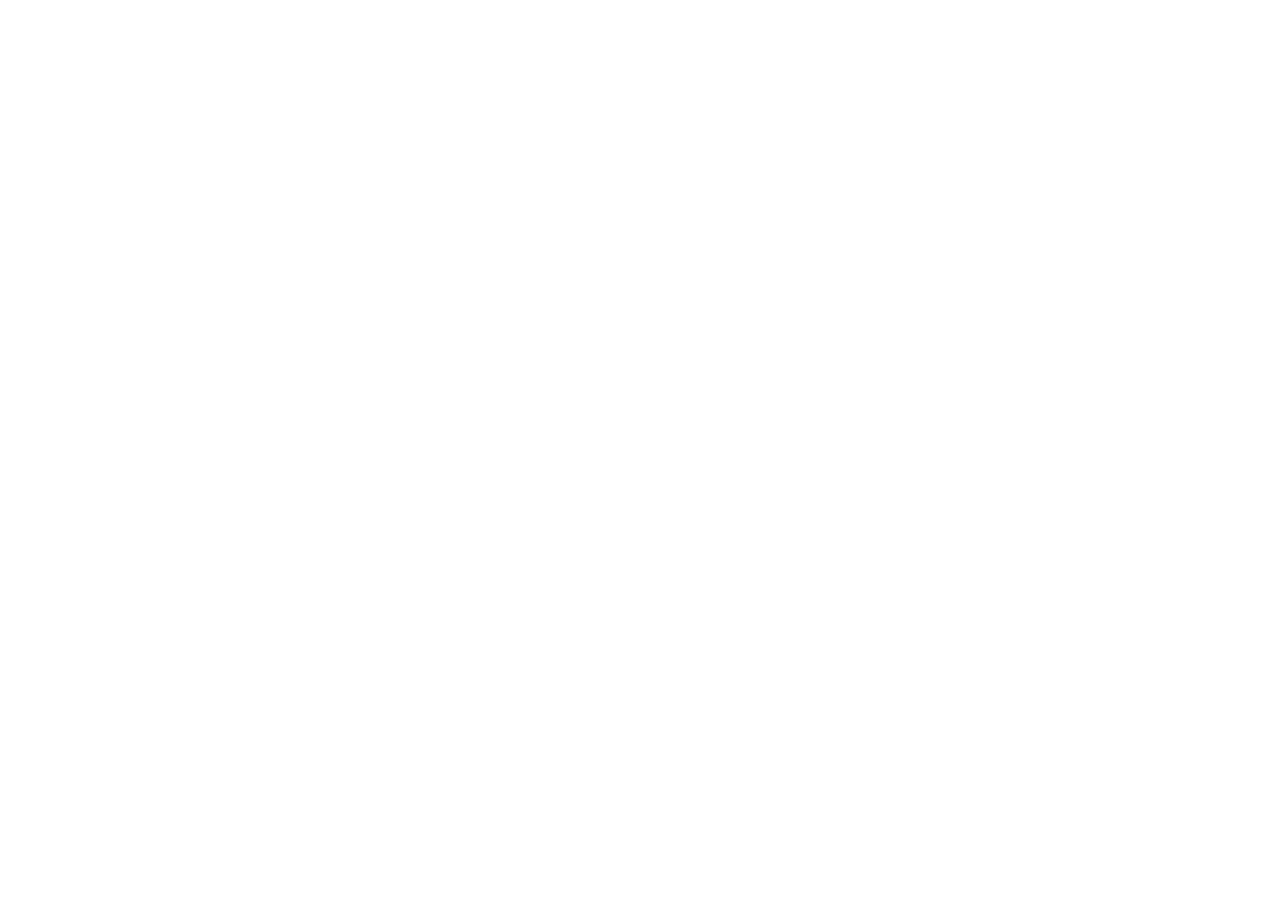
==== index.html @ e9861e05 "links" ====
<!DOCTYPE html>
<html lang="en">

<head>
    <meta charset="UTF-8">
    <meta name="viewport" content="width=device-width, initial-scale=1.0">
    <title>Loans.com</title>

    <link rel="preconnect" href="https://fonts.googleapis.com">
    <link rel="preconnect" href="https://fonts.gstatic.com" crossorigin>
    <link
        href="https://fonts.googleapis.com/css2?family=Bungee+Inline&family=Montserrat:ital@0;1&family=Nunito+Sans:ital,opsz,wght@0,6..12,200..1000;1,6..12,200..1000&family=Open+Sans:ital,wght@0,300..800;1,300..800&family=Raleway:ital,wght@0,100..900;1,100..900&family=Source+Sans+3:ital,wght@0,200..900;1,200..900&display=swap"
        rel="stylesheet">

    <link rel="stylesheet" href="https://cdnjs.cloudflare.com/ajax/libs/font-awesome/5.9.0/css/all.min.css" />

    <link rel="stylesheet" href="css/reset.css">

    <link rel="stylesheet" href="css/style.css">


</head>

<body>

</body>

</html>
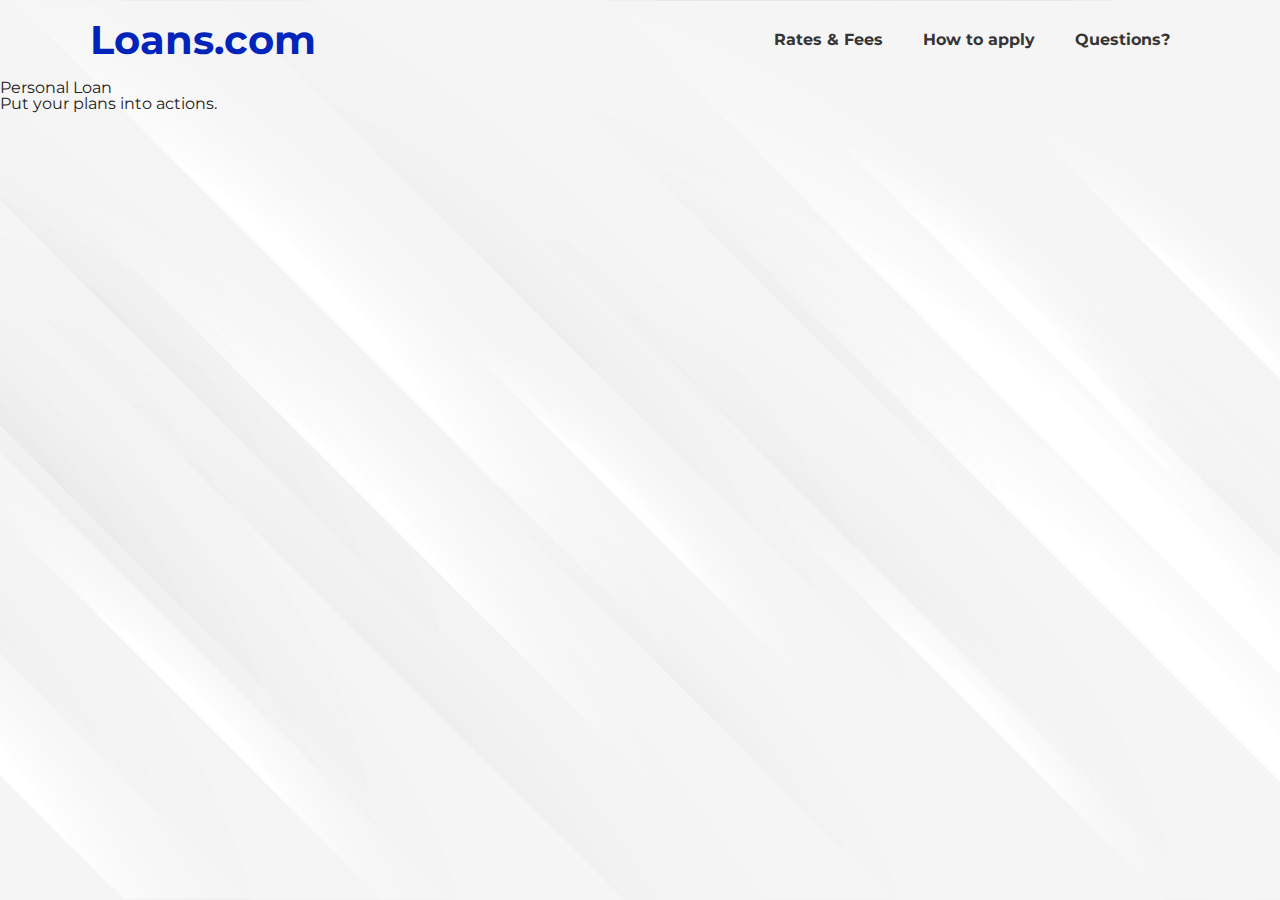
==== commit 302148a8: "Creating a HEADER" ====
--- a/index.html
+++ b/index.html
@@ -22,6 +22,61 @@
 </head>
 
 <body>
+    
+<!----------------------HEADER---------------------->
+    <header class="container">
+
+        <a href="#" class="header__logo">Loans.com</a>
+
+        <nav>
+            <ul class="header__nav">
+                <li class="header__item"><a href="#">Rates & Fees</a></li>
+                <li class="header__item"><a href="#">How to apply</a></li>
+                <li class="header__item"><a href="#">Questions?</a></li>
+            </ul>
+        </nav>
+
+    </header>
+
+<!-----------------------MAIN------------------------->
+    <main>
+
+        <div class="main-content">
+
+            <div class="main-title">
+                <span>Personal Loan</span>
+                <h1>Put your plans into actions.</h1>
+            </div>
+
+            <div class="mian-icons">
+
+            </div>
+
+        </div>
+
+        <div>
+
+            <form>
+
+
+
+
+
+            </form>
+
+        </div>
+
+
+
+
+    </main>
+
+
+
+
+
+
+
 
 </body>
 
--- a/css/style.css
+++ b/css/style.css
@@ -0,0 +1,62 @@
+/*------------------VARIABLES----------------------*/
+
+:root {
+    --main-color: rgb(1, 36, 186);
+    --accent-color: rgb(9, 216, 98);
+    --text-color: rgb(53, 53, 53);
+  }
+
+
+/*-------------------GENERALS-------------------*/
+* {
+    box-sizing: border-box;
+    padding: 0;
+    margin: 0 auto;
+}
+
+.container {
+    max-width: 1100px;
+    width: 100%;
+    margin: 0 auto;
+}
+
+body {
+    font-family: "Montserrat", sans-serif;
+    background-image: url(../images/17580.jpg);
+    background-position: center;
+    background-repeat: no-repeat;
+    background-size: cover;
+    height: 100vh;
+}
+
+
+/*------------------HEADER----------------------*/
+header {
+    display: flex;
+    justify-content: space-between;
+    align-items: center;
+    height: 80px;
+    width: 100%;
+}
+
+.header__logo {
+    font-size: 2.5rem;
+    font-weight: bolder;
+    color: var(--main-color);
+    text-decoration: none;
+}
+
+.header__nav {
+    display: flex;
+    list-style: none;
+}
+
+.header__item a {
+    text-decoration: none;
+    color: var(--text-color);
+    font-weight:700;
+    display: inline-block;
+    padding: 10px 20px;
+} 
+
+/*---------------------MAIN-----------------------*/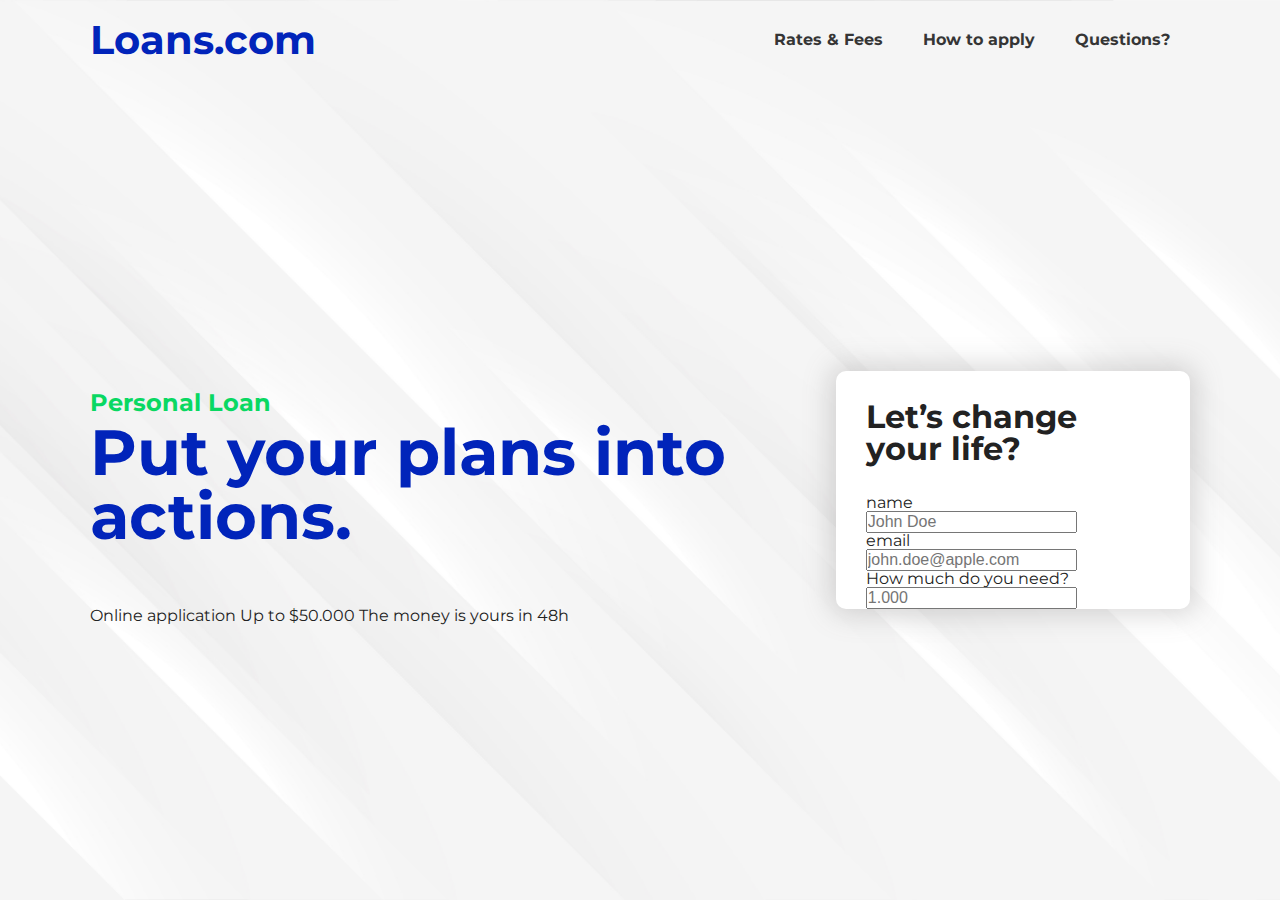
==== commit 4dfde24d: "Creating of MAIN section wth FORM (WIP)" ====
--- a/index.html
+++ b/index.html
@@ -22,8 +22,8 @@
 </head>
 
 <body>
-    
-<!----------------------HEADER---------------------->
+
+    <!----------------------HEADER---------------------->
     <header class="container">
 
         <a href="#" class="header__logo">Loans.com</a>
@@ -38,36 +38,64 @@
 
     </header>
 
-<!-----------------------MAIN------------------------->
-    <main>
+    <!-----------------------MAIN------------------------->
+    <main class="main container">
 
         <div class="main-content">
 
             <div class="main-title">
+
                 <span>Personal Loan</span>
                 <h1>Put your plans into actions.</h1>
+
             </div>
 
-            <div class="mian-icons">
+            <div class="main-icons">
+
+                <span>Online application</span>
+                <span>Up to $50.000</span>
+                <span>The money is yours in 48h</span>
 
             </div>
 
         </div>
 
-        <div>
+        <div class="form-contain">
+
+            <span class="form-title">Let’s change your life?</span>
 
             <form>
 
+                <div class="form-text">
 
+                    <span class="gap-title">name</span>
+                    <label for="text">
+                        <input type="text" id="text" class="area" placeholder="John Doe">
+                    </label>
 
+                </div>
 
+                <div class="form-email">
+
+                    <span class="gap-title">email</span>
+                    <label for="email">
+                        <input type="email" id="email" class="area" placeholder="john.doe@apple.com">
+                    </label>
+
+                </div>
+
+                <div class="form-number">
+
+                    <span class="gap-title">How much do you need?</span>
+                    <label for="number">
+                        <input type="number" id="number" class="area" placeholder="1.000">
+                    </label>
+
+                </div>
 
             </form>
 
         </div>
-
-
-
 
     </main>
 
--- a/css/style.css
+++ b/css/style.css
@@ -59,4 +59,69 @@
     padding: 10px 20px;
 } 
 
-/*---------------------MAIN-----------------------*/+/*---------------------MAIN-----------------------*/
+.main {
+    display: flex;
+    justify-content: center;
+    align-items: center;
+    height: calc(100vh - 80px);
+}
+
+.main-content {
+    display: flex;
+    flex-direction: column;
+    /*width: 65%;*/
+}
+
+.main-title span {
+    display: inline-block;
+    font-size: 1.5rem;
+    font-weight: 700;
+    color: var(--accent-color);
+}
+
+.main-title {
+    font-size: 4rem;
+    font-weight: 700;
+    color:  var(--main-color);
+}
+
+.main-icons {
+    display: inline-block;
+    margin-top: 60px;
+}
+
+
+/*-------------------MAIN - FORM---------------------*/
+.form-contain {
+    display: flex;
+    flex-direction: column;
+    background-color: white;
+    border-radius: 10px;
+    box-shadow: 0px 0px 28px 5px #6b6a6a44;
+}
+
+.form-title {
+    font-size: 2rem;
+    font-weight: 700;
+    margin: 30px;
+}
+
+.form-text,
+.form-email,
+.form-number {
+    display: flex;
+    flex-direction: column;
+    margin-left: 30px;
+    margin-right: 30px;
+}
+
+.fomr-text {
+    padding-bottom: 20px;
+}
+
+
+.gap-text {
+    font-size: 0.8rem;
+    font-weight: 600;
+}
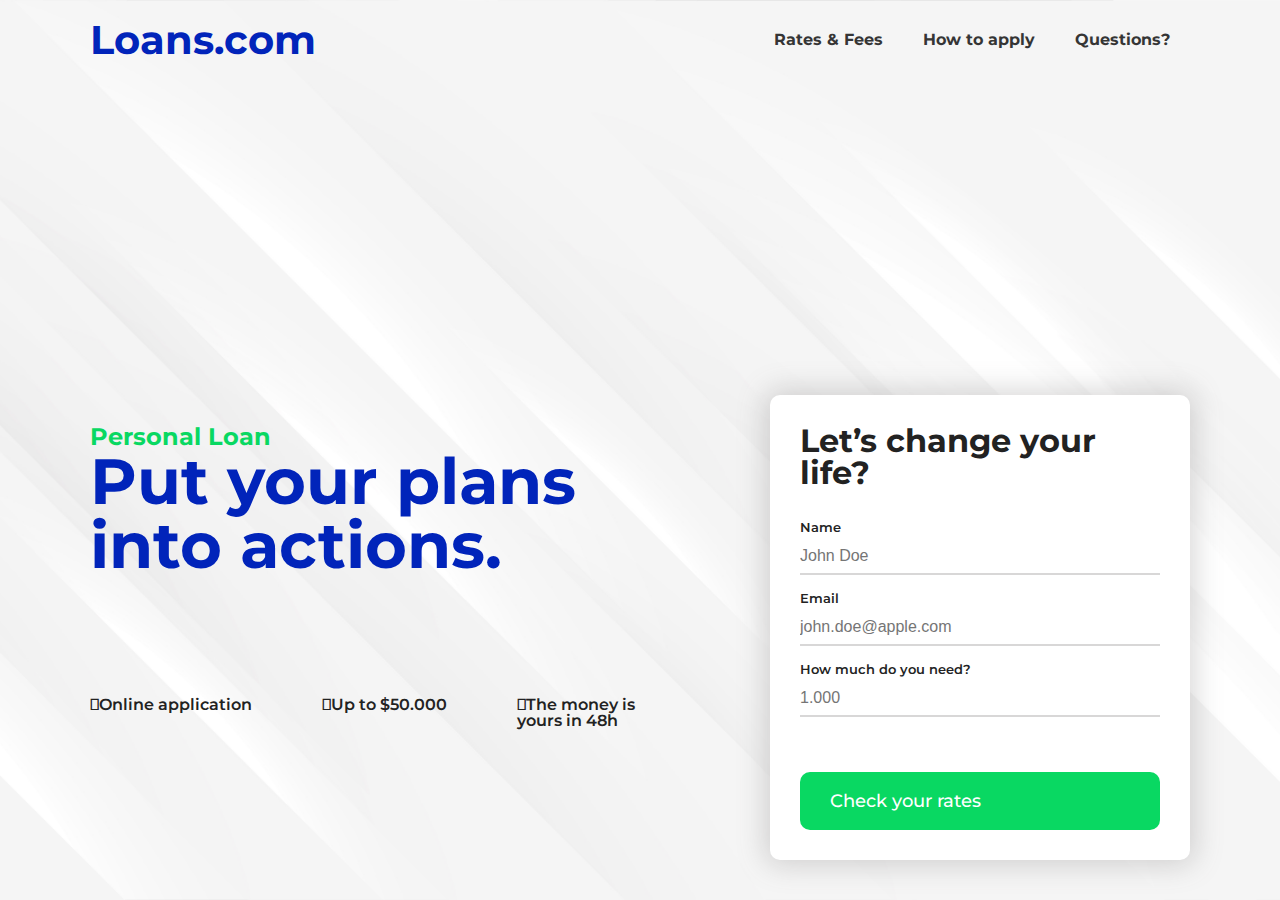
==== commit 1c76307c: "New content and form in section MAIN" ====
--- a/index.html
+++ b/index.html
@@ -38,73 +38,82 @@
 
     </header>
 
-    <!-----------------------MAIN------------------------->
+    <!-----------------------MAIN----------------------->
     <main class="main container">
 
-        <div class="main-content">
+        <div class="content">
 
-            <div class="main-title">
+            <div class="main-content">
 
-                <span>Personal Loan</span>
-                <h1>Put your plans into actions.</h1>
+                <div class="main-title">
+
+                    <span>Personal Loan</span>
+                    <h1>Put your plans<br>into actions.</h1>
+
+                </div>
+
+                <div class="main-icons">
+
+                    <div class="main-content-cloud">
+                        <span>Online application</span>
+                    </div>
+
+                    <div class="main-content-money">
+                        <span>Up to $50.000</span>
+                    </div>
+
+                    <div class="main-content-time">
+                        <span>The money is<br>yours in 48h</span>
+                    </div>
+
+                </div>
 
             </div>
 
-            <div class="main-icons">
+            <!--------------MAIN - FORM---------------->
 
-                <span>Online application</span>
-                <span>Up to $50.000</span>
-                <span>The money is yours in 48h</span>
+            <div class="form-contain">
+
+                <span class="form-title">Let’s change your life?</span>
+
+                <form>
+
+                    <span class="title-name">Name</span>
+
+                    <div class="form-text">
+                        <label for="text">
+                            <input type="text" id="text" class="input-area-1" placeholder="John Doe">
+                        </label>
+                    </div>
+
+
+                    <span class="title-email">Email</span>
+
+                    <div class="form-email">
+                        <label for="email">
+                            <input type="email" id="email" class="input-area-2" placeholder="john.doe@apple.com">
+                        </label>
+                    </div>
+
+
+                    <span class="title-number">How much do you need?</span>
+
+                    <div class="form-number">
+                        <label for="number">
+                            <input type="number" id="number" class="input-area-3" placeholder="1.000">
+                        </label>
+
+                    </div>
+
+                </form>
+
+                <a href="#" class="form-button">Check your rates</a>
 
             </div>
 
         </div>
 
-        <div class="form-contain">
-
-            <span class="form-title">Let’s change your life?</span>
-
-            <form>
-
-                <div class="form-text">
-
-                    <span class="gap-title">name</span>
-                    <label for="text">
-                        <input type="text" id="text" class="area" placeholder="John Doe">
-                    </label>
-
-                </div>
-
-                <div class="form-email">
-
-                    <span class="gap-title">email</span>
-                    <label for="email">
-                        <input type="email" id="email" class="area" placeholder="john.doe@apple.com">
-                    </label>
-
-                </div>
-
-                <div class="form-number">
-
-                    <span class="gap-title">How much do you need?</span>
-                    <label for="number">
-                        <input type="number" id="number" class="area" placeholder="1.000">
-                    </label>
-
-                </div>
-
-            </form>
-
-        </div>
-
     </main>
-
-
-
-
-
-
-
 
 </body>
 
--- a/css/style.css
+++ b/css/style.css
@@ -60,17 +60,26 @@
 } 
 
 /*---------------------MAIN-----------------------*/
+/*
 .main {
     display: flex;
     justify-content: center;
     align-items: center;
     height: calc(100vh - 80px);
-}
+    padding: 0;
+}
+
+.contant {
+    display: flex;
+
+}
+
+
 
 .main-content {
     display: flex;
     flex-direction: column;
-    /*width: 65%;*/
+
 }
 
 .main-title span {
@@ -87,24 +96,43 @@
 }
 
 .main-icons {
-    display: inline-block;
-    margin-top: 60px;
-}
-
+    display: flex;
+    justify-content: flex-start;
+    align-items: center;
+    position: relative;
+}
+
+.main-content-cloud,
+.main-content-money,
+.main-content-time {
+    position: relative;
+    padding: 120px 50px 80px 0;
+}
+
+.main-content-cloud span,
+.main-content-money span,
+.main-content-time span {
+    font-size: 1rem;
+    font-weight: 600;
+}
+*/
 
 /*-------------------MAIN - FORM---------------------*/
+/*
 .form-contain {
     display: flex;
     flex-direction: column;
     background-color: white;
     border-radius: 10px;
     box-shadow: 0px 0px 28px 5px #6b6a6a44;
+    width: 420px;
 }
 
 .form-title {
     font-size: 2rem;
     font-weight: 700;
     margin: 30px;
+    text-align: start;
 }
 
 .form-text,
@@ -116,6 +144,7 @@
     margin-right: 30px;
 }
 
+
 .fomr-text {
     padding-bottom: 20px;
 }
@@ -125,3 +154,145 @@
     font-size: 0.8rem;
     font-weight: 600;
 }
+
+
+input [type="text"],
+input [type="email"],
+input [type="number"] {
+    padding: 40px;
+}
+*/
+
+/*-------------------MAIN - CONTANT-----------------*/
+.main {
+    /*display: flex;
+    justify-content: space-between;
+    align-items: center;
+    margin: 40vh 0;*/
+}
+
+.content {
+    display: flex;
+    justify-content: space-between;
+    align-items: center;
+    margin: 35vh 0;
+}
+
+.main-title span {
+    display: inline-block;
+    font-size: 1.5rem;
+    font-weight: 700;
+    color: var(--accent-color);
+}
+
+.main-title h1 {
+    font-size: 4rem;
+    font-weight: 700;
+    color:  var(--main-color);
+}
+
+
+/*--------------------MIAN - ICONS-----------------*/
+.main-icons {
+    display: flex;
+}
+
+.main-content-cloud,
+.main-content-money,
+.main-content-time {
+    display: flex;
+    padding: 120px 70px 100px 0;
+    position: relative;
+}
+
+.main-content-cloud span,
+.main-content-money span,
+.main-content-time span {
+    font-size: 1rem;
+    font-weight: 600;
+    position: relative;
+}
+
+.main-content-cloud span::before {
+    content: "\f0c2";
+    /*position: absolute;*/
+    height: 100px;
+    width: 100px;
+}
+
+.main-content-money span::before {
+    content: "\f3d1";
+    /*position: absolute;*/
+    height: 100px;
+    width: 100px;
+}
+
+.main-content-time span::before {
+    content: "\f2f2";
+    /*position: absolute;*/
+    height: 100px;
+    width: 100px;
+}
+/*-------------------MAIN - FORM---------------------*/
+
+.form-contain {
+    display: flex;
+    flex-direction: column;
+    background-color: white;
+    border-radius: 10px;
+    box-sizing: ;
+    box-shadow: 0px 0px 28px 5px #6b6a6a44;
+    width: 420px;
+    /*height: 400px;*/
+    padding: 30px;
+}
+
+.form-title {
+    font-size: 2rem;
+    font-weight: 700;
+    margin-bottom: 30px;
+
+}
+
+.title-name,
+.title-email,
+.title-number {
+    /*margin-left: 30px;*/
+    font-size: 0.8rem;
+    font-weight: 600;
+}
+
+.input-area-1,
+.input-area-2,
+.input-area-3 {
+    /*margin:20px 0;*/
+    border-top: none;
+    border-right: none;
+    border-bottom: 2px solid #6b6a6a44;
+    border-left: none;
+    width: 360px;
+    padding: 12px 0 8px 0;
+    margin-bottom: 15px;
+}
+
+.input-area: {
+    margin-bottom: 70px;
+}
+
+
+.input-area::placeholder {
+    color: #6b6a6a44;
+}
+
+.form-button {
+    background-color: var(--accent-color);
+    padding: 20px 30px;
+    font-size: 1.1rem;
+    font-weight: 500;
+    color: white;
+    text-decoration: none;
+    border-radius: 10px;
+    margin-top: 40px;
+    display: block; 
+
+}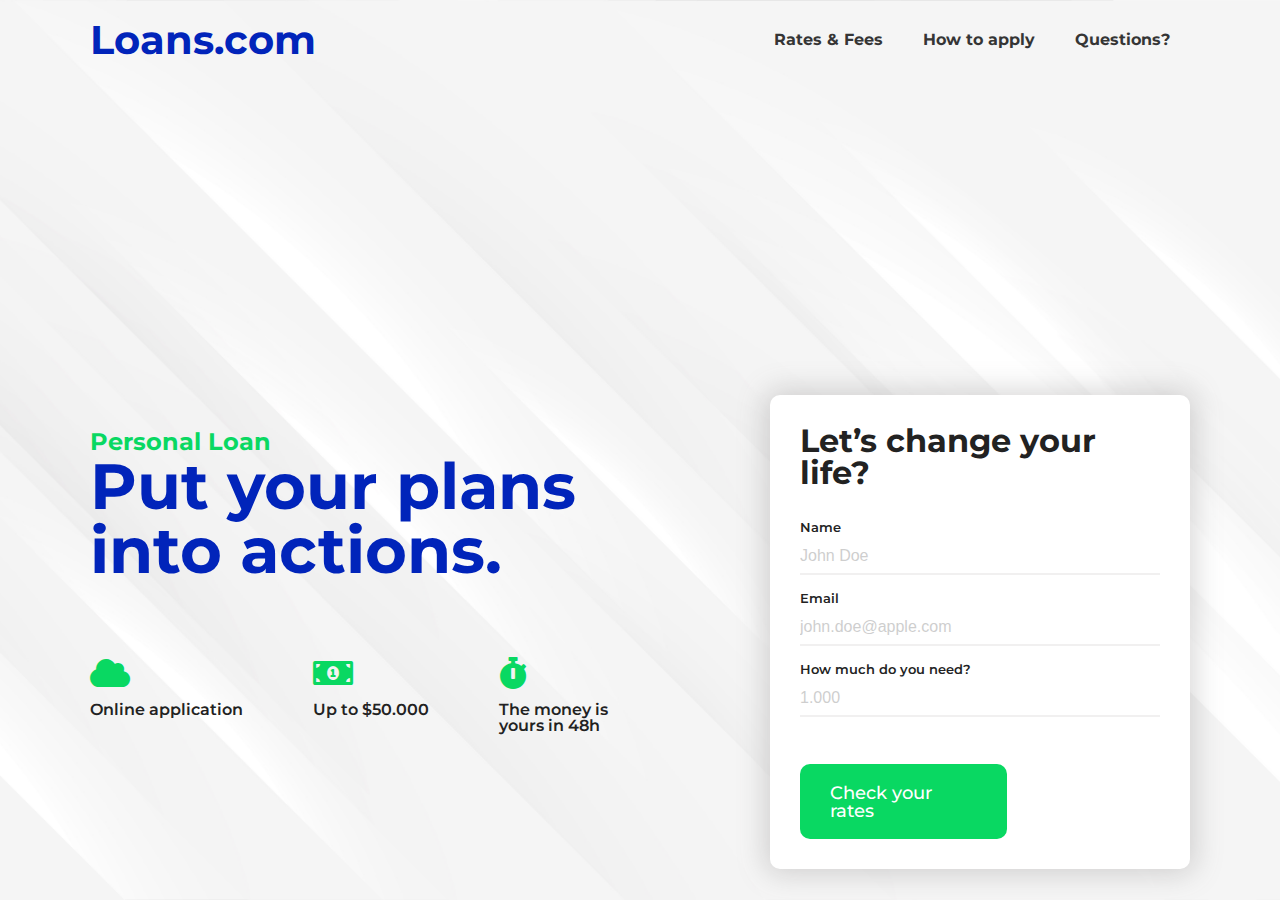
==== commit 608d479d: "Shortening the styles in the section MAIN - ICONS" ====
--- a/index.html
+++ b/index.html
@@ -2,6 +2,7 @@
 <html lang="en">
 
 <head>
+    
     <meta charset="UTF-8">
     <meta name="viewport" content="width=device-width, initial-scale=1.0">
     <title>Loans.com</title>
@@ -18,12 +19,11 @@
 
     <link rel="stylesheet" href="css/style.css">
 
-
 </head>
 
 <body>
 
-    <!----------------------HEADER---------------------->
+<!------------------------HEADER---------------------->
     <header class="container">
 
         <a href="#" class="header__logo">Loans.com</a>
@@ -38,7 +38,7 @@
 
     </header>
 
-    <!-----------------------MAIN----------------------->
+<!-------------------------MAIN------------------------->
     <main class="main container">
 
         <div class="content">
@@ -54,15 +54,15 @@
 
                 <div class="main-icons">
 
-                    <div class="main-content-cloud">
+                    <div class="main-content-cloud icon">
                         <span>Online application</span>
                     </div>
 
-                    <div class="main-content-money">
+                    <div class="main-content-money icon">
                         <span>Up to $50.000</span>
                     </div>
 
-                    <div class="main-content-time">
+                    <div class="main-content-time icon">
                         <span>The money is<br>yours in 48h</span>
                     </div>
 
@@ -70,8 +70,7 @@
 
             </div>
 
-            <!--------------MAIN - FORM---------------->
-
+<!---------------------MAIN - FORM---------------------->
             <div class="form-contain">
 
                 <span class="form-title">Let’s change your life?</span>
--- a/css/style.css
+++ b/css/style.css
@@ -1,5 +1,4 @@
 /*------------------VARIABLES----------------------*/
-
 :root {
     --main-color: rgb(1, 36, 186);
     --accent-color: rgb(9, 216, 98);
@@ -59,27 +58,13 @@
     padding: 10px 20px;
 } 
 
-/*---------------------MAIN-----------------------*/
-/*
-.main {
-    display: flex;
-    justify-content: center;
+
+/*-------------------MAIN - CONTANT-----------------*/
+.content {
+    display: flex;
+    justify-content: space-between;
     align-items: center;
-    height: calc(100vh - 80px);
-    padding: 0;
-}
-
-.contant {
-    display: flex;
-
-}
-
-
-
-.main-content {
-    display: flex;
-    flex-direction: column;
-
+    margin: 35vh 0;
 }
 
 .main-title span {
@@ -89,150 +74,116 @@
     color: var(--accent-color);
 }
 
-.main-title {
+.main-title h1 {
     font-size: 4rem;
     font-weight: 700;
     color:  var(--main-color);
 }
 
+
+/*--------------------MIAN - ICONS-----------------*/
 .main-icons {
     display: flex;
-    justify-content: flex-start;
-    align-items: center;
-    position: relative;
-}
-
+}
+
+/*
 .main-content-cloud,
 .main-content-money,
 .main-content-time {
-    position: relative;
-    padding: 120px 50px 80px 0;
-}
-
+    display: flex;
+    padding: 120px 70px 100px 0;
+    position: relative;
+}
+*/
+
+.icon {
+    display: flex;
+    padding: 120px 70px 100px 0;
+    position: relative;
+}
+
+/*
 .main-content-cloud span,
 .main-content-money span,
 .main-content-time span {
     font-size: 1rem;
     font-weight: 600;
+    position: relative;
 }
 */
 
-/*-------------------MAIN - FORM---------------------*/
-/*
-.form-contain {
-    display: flex;
-    flex-direction: column;
-    background-color: white;
-    border-radius: 10px;
-    box-shadow: 0px 0px 28px 5px #6b6a6a44;
-    width: 420px;
-}
-
-.form-title {
-    font-size: 2rem;
-    font-weight: 700;
-    margin: 30px;
-    text-align: start;
-}
-
-.form-text,
-.form-email,
-.form-number {
-    display: flex;
-    flex-direction: column;
-    margin-left: 30px;
-    margin-right: 30px;
-}
-
-
-.fomr-text {
-    padding-bottom: 20px;
-}
-
-
-.gap-text {
-    font-size: 0.8rem;
-    font-weight: 600;
-}
-
-
-input [type="text"],
-input [type="email"],
-input [type="number"] {
-    padding: 40px;
-}
-*/
-
-/*-------------------MAIN - CONTANT-----------------*/
-.main {
-    /*display: flex;
-    justify-content: space-between;
-    align-items: center;
-    margin: 40vh 0;*/
-}
-
-.content {
-    display: flex;
-    justify-content: space-between;
-    align-items: center;
-    margin: 35vh 0;
-}
-
-.main-title span {
-    display: inline-block;
-    font-size: 1.5rem;
-    font-weight: 700;
-    color: var(--accent-color);
-}
-
-.main-title h1 {
-    font-size: 4rem;
-    font-weight: 700;
-    color:  var(--main-color);
-}
-
-
-/*--------------------MIAN - ICONS-----------------*/
-.main-icons {
-    display: flex;
-}
-
-.main-content-cloud,
-.main-content-money,
-.main-content-time {
-    display: flex;
-    padding: 120px 70px 100px 0;
-    position: relative;
-}
-
-.main-content-cloud span,
-.main-content-money span,
-.main-content-time span {
+.icon span {
     font-size: 1rem;
     font-weight: 600;
     position: relative;
 }
 
+/*
 .main-content-cloud span::before {
     content: "\f0c2";
-    /*position: absolute;*/
-    height: 100px;
-    width: 100px;
+    position: absolute;
+    font-family: "Font Awesome 5 Free";
+    font-weight: 700;
+    font-size: 2rem;
+    color: var(--accent-color);
+    height: 50px;
+    width: 50px;
+    top: -45px;
+    left: 0;
 }
 
 .main-content-money span::before {
     content: "\f3d1";
-    /*position: absolute;*/
-    height: 100px;
-    width: 100px;
+    position: absolute;
+    font-family: "Font Awesome 5 Free";
+    font-weight: 700;
+    font-size: 2rem;
+    color: var(--accent-color);
+    height: 50px;
+    width: 50px;
+    top: -45px;
+    left: 0;
 }
 
 .main-content-time span::before {
     content: "\f2f2";
-    /*position: absolute;*/
-    height: 100px;
-    width: 100px;
-}
+    position: absolute;
+    font-family: "Font Awesome 5 Free";
+    font-weight: 700;
+    font-size: 2rem;
+    color: var(--accent-color);
+    height: 50px;
+    width: 50px;
+    top: -45px;
+    left: 0;
+}
+*/
+
+.icon span::before {
+    position: absolute;
+    font-family: "Font Awesome 5 Free";
+    font-weight: 700;
+    font-size: 2rem;
+    color: var(--accent-color);
+    height: 50px;
+    width: 50px;
+    top: -45px;
+    left: 0;
+}
+
+.main-content-cloud span::before {
+    content: "\f0c2";
+}
+
+.main-content-money span::before {
+    content: "\f3d1";
+}
+
+.main-content-time span::before {
+    content: "\f2f2";
+}
+
+
 /*-------------------MAIN - FORM---------------------*/
 
 .form-contain {
@@ -251,13 +202,11 @@
     font-size: 2rem;
     font-weight: 700;
     margin-bottom: 30px;
-
 }
 
 .title-name,
 .title-email,
 .title-number {
-    /*margin-left: 30px;*/
     font-size: 0.8rem;
     font-weight: 600;
 }
@@ -265,7 +214,6 @@
 .input-area-1,
 .input-area-2,
 .input-area-3 {
-    /*margin:20px 0;*/
     border-top: none;
     border-right: none;
     border-bottom: 2px solid #6b6a6a44;
@@ -273,6 +221,7 @@
     width: 360px;
     padding: 12px 0 8px 0;
     margin-bottom: 15px;
+    opacity: 0.35;
 }
 
 .input-area: {
@@ -292,7 +241,7 @@
     color: white;
     text-decoration: none;
     border-radius: 10px;
-    margin-top: 40px;
+    margin-top: 32px;
     display: block; 
-
+    width:207px;
 }